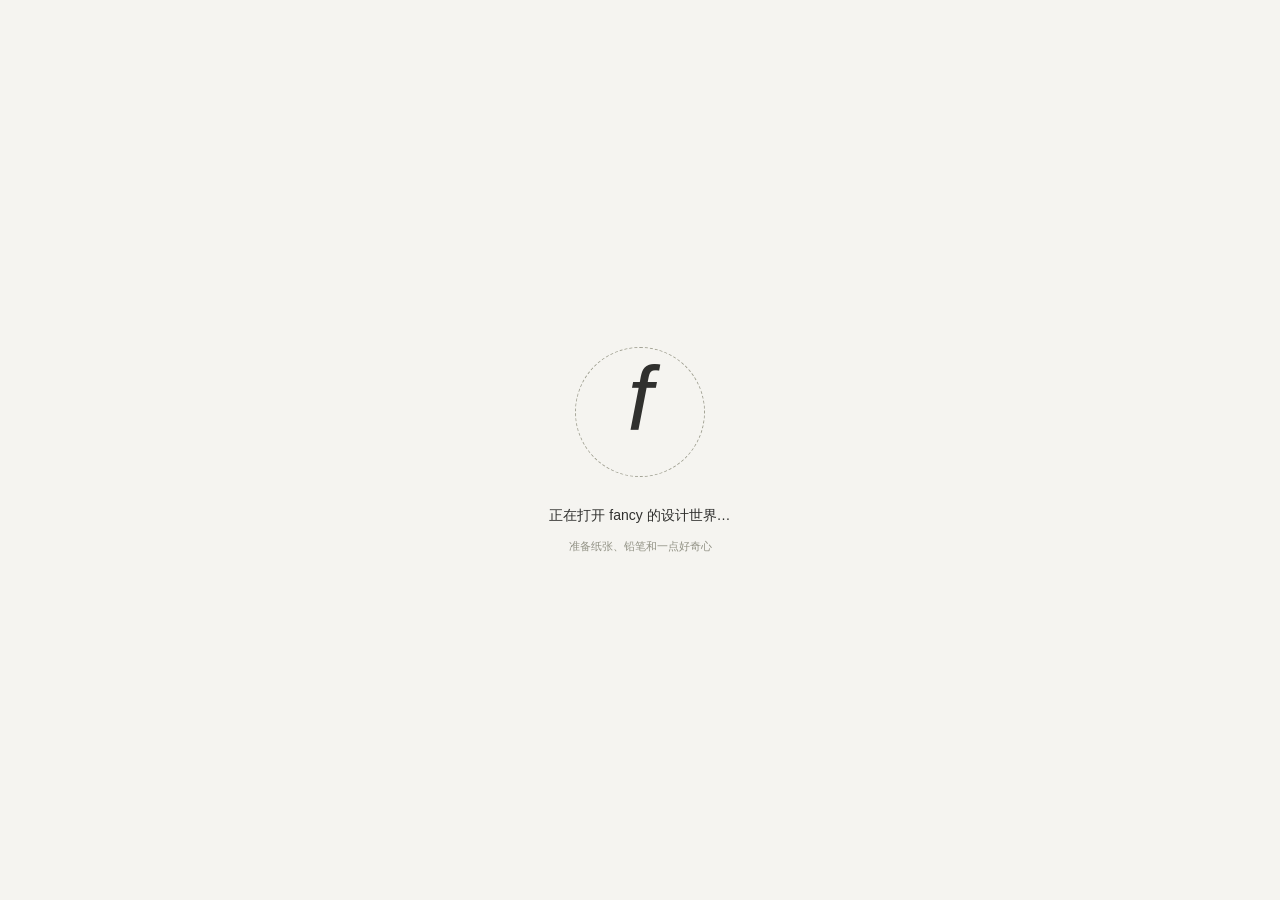
==== index.html @ f3d11d00 "Add files via upload" ====
<!doctype html><html lang="zh-CN"><head><meta charset="utf-8"><meta name="viewport" content="width=device-width,initial-scale=1"><title>fancy · 走进我的设计世界</title><meta name="description" content="fancy 的手绘空间作品集。UI、品牌、运营与插画。"><link rel="stylesheet" href="style.css?v=12"><link rel="icon" href="favicon.svg" type="image/svg+xml"><meta name="theme-color" content="#f5f4f0"><link rel="canonical" href="https://fanzhixuan088-sys.github.io/fancy-portfolio/"><meta property="og:type" content="website"><meta property="og:title" content="fancy · UI 设计师作品集"><meta property="og:description" content="走进 fancy 的手绘设计世界，探索 UI、UX、品牌与 AIGC 项目。"><meta property="og:url" content="https://fanzhixuan088-sys.github.io/fancy-portfolio/"><meta property="og:image" content="https://fanzhixuan088-sys.github.io/fancy-portfolio/assets/fancy-cloud.png"></head><body>
<main id="viewport" aria-label="fancy 交互式三维作品集" tabindex="0"></main>
<div id="loading"><span class="loading-mark">f</span><p>正在打开 fancy 的设计世界…</p><small id="load-note">准备纸张、铅笔和一点好奇心</small></div>
<header><button id="back" class="paper-button" aria-label="返回走廊" hidden>←</button><a id="brand" href="#entrance">fancy</a><div class="tools"><button class="paper-button" id="menu-button" aria-label="打开空间地图" aria-expanded="false">☰</button><button class="paper-button" id="motion" aria-label="暂停环境动效" aria-pressed="false">Ⅱ</button></div></header>
<div id="scene-title" aria-live="polite"></div>
<div id="welcome"><button id="enter" class="ribbon"><b>EXPLORER / 探索者</b><span>欢迎敲门进入 fancy 的设计世界 ↗</span></button></div>
<div id="hint" class="ribbon" hidden><b id="hint-title"></b><span id="hint-text"></span></div>
<div id="gallery-controls" hidden><button id="prev-project" class="paper-button" aria-label="向左浏览案例">←</button><span id="project-count">01 — 06</span><button id="next-project" class="paper-button" aria-label="向右浏览案例">→</button></div>
<div id="corridor-controls" hidden><button data-room="gallery">CASE STUDIES ↗</button><button data-room="about">ABOUT ↗</button><button data-room="contact">CONTACT ↗</button></div>
<div id="about-controls" hidden><button id="prev-story" class="paper-button" aria-label="上一篇介绍">↑</button><button id="next-story" class="paper-button" aria-label="下一篇介绍">↓</button></div>
<dialog id="map"><button class="close" data-close="map" aria-label="关闭地图">✕</button><p class="eyebrow">A LITTLE MAP OF MY WORLD</p><h1>想去哪里？</h1><div class="map-grid"><button data-room="corridor"><span>00</span><b>大厅</b><small>THE HALLWAY</small></button><button data-room="gallery"><span>01</span><b>Case Studies</b><small>CASE STUDIES / 06</small></button><button data-room="about"><span>02</span><b>About</b><small>ABOUT FANCY</small></button><button data-room="contact"><span>03</span><b>Contact</b><small>SAY HELLO</small></button></div><p class="map-note">滚动探索 · 点击进入 · Esc 返回</p></dialog>
<dialog id="detail"><button class="close" data-close="detail" aria-label="关闭详情">✕</button><p id="detail-kicker" class="eyebrow"></p><h1 id="detail-title"></h1><div id="detail-content"></div><div id="detail-navigation"><button id="previous-case">← 上一个案例</button><button id="next-case">下一个案例 →</button></div></dialog>
<dialog id="project-reader" aria-label="作品项目详情"><iframe id="project-frame" title="作品项目详情" src="about:blank"></iframe></dialog>
<div id="fallback" hidden><h1>fancy 的设计世界</h1><p>当前浏览器未能启动 3D 场景。请在支持 WebGL 的浏览器中重新打开，并确认浏览器已开启硬件加速。</p></div>
<script type="module" src="app.js?v=12"></script></body></html>
---- style.css ----
@font-face{font-family:FancyCute;src:local('DFPWaWaW5-GB'),local('DFPWaWaW5'),local('华康娃娃体W5(P)'),local('FZKaTong-M19S'),url('assets/fonts/ZCOOLKuaiLe-Regular.ttf') format('truetype');font-style:normal;font-weight:100 900;font-display:swap;}
@font-face{font-family:Sketch;src:local('Chalkboard SE'),local('Comic Sans MS')}*{box-sizing:border-box}html,body{margin:0;width:100%;height:100%;overflow:hidden;background:#f5f4f0;color:#30302e;font-family:Sketch,'Kaiti SC','STKaiti',Georgia,serif}button,a{-webkit-tap-highlight-color:transparent}button{font:inherit;color:inherit;cursor:pointer}button:focus-visible,a:focus-visible{outline:2px dashed #557a94;outline-offset:5px}button:disabled{opacity:.35;cursor:default}[hidden]{display:none!important}#viewport{position:fixed;inset:0;touch-action:none;outline:none}canvas{display:block;width:100%;height:100%}header{position:fixed;top:20px;left:22px;right:22px;display:flex;align-items:center;gap:16px;pointer-events:none;z-index:5}header>*{pointer-events:auto}#brand{color:#393936;text-decoration:none;font-size:27px;font-style:italic;letter-spacing:-1px;opacity:.8}.tools{display:flex;gap:12px;margin-left:auto}.paper-button{width:48px;height:52px;background:#faf9f2;border:1px solid #53534e;border-radius:2% 5% 3% 6%;font-size:24px;box-shadow:2px 3px 0 #a9a99c45;transform:rotate(-1deg)}.paper-button:hover{background:#ece8d8;transform:rotate(2deg)}.ribbon{background:#faf9f2e8;box-shadow:0 4px 25px #2b2b2520;border:1px solid #b1b0a6;clip-path:polygon(3% 0,97% 0,100% 15%,97% 30%,100% 45%,97% 60%,100% 80%,97% 100%,3% 100%,0 80%,3% 65%,0 50%,3% 35%,0 15%);padding:15px 28px;display:flex;flex-direction:column;text-align:center;gap:7px;min-width:265px}.ribbon b{font-size:13px;font-weight:400;letter-spacing:2px}.ribbon span{font-size:12px}#welcome,#hint{position:fixed;bottom:28px;left:50%;transform:translateX(-50%);z-index:4}#enter{cursor:pointer;transition:background .3s}#enter:hover{background:#e6eadb}#hint{pointer-events:none}#scene-title{position:fixed;top:28px;left:50%;transform:translateX(-50%);font-size:11px;letter-spacing:3px;color:#797974;pointer-events:none}#gallery-controls{position:fixed;bottom:34px;left:25px;right:25px;display:flex;align-items:center;justify-content:space-between;pointer-events:none}#gallery-controls button{pointer-events:auto}#project-count{position:absolute;right:70px;font-size:12px}#corridor-controls{position:fixed;bottom:120px;right:22px;display:flex;flex-direction:column;gap:7px}#corridor-controls button{border:0;border-bottom:1px dashed #99998c;background:#f7f6f0d9;padding:7px 10px;text-align:left;font-size:10px;letter-spacing:1px}#about-controls{position:fixed;right:25px;bottom:35px;display:flex;gap:8px}dialog{border:1px solid #77776b;background:#f7f6ef;color:#30302e;width:min(850px,92vw);max-height:87svh;padding:45px 50px;box-shadow:8px 10px 0 #22222215}dialog::backdrop{background:#36362d75;backdrop-filter:blur(7px)}dialog h1{font-size:38px;margin:24px 0;font-weight:400}.close{float:right;background:none;border:0;font-size:23px;padding:0 0 12px 20px}.eyebrow{font-size:10px;letter-spacing:2px;color:#7a7a70}.map-grid{display:grid;grid-template-columns:1fr 1fr;gap:20px;margin:35px 0}.map-grid button{padding:23px;background:#f0eee3;border:1px solid #aaa99a;text-align:left;transform:rotate(-1deg)}.map-grid button:nth-child(even){transform:rotate(1deg)}.map-grid span{font-size:10px;color:#939386;display:block}.map-grid b{display:block;font-size:25px;margin:15px 0;font-weight:400}.map-grid small{font-size:10px;letter-spacing:1px}.map-grid button:hover{background:#e6eadf}.map-note{font-size:12px;text-align:center;color:#77776d}.detail-cover{width:100%;height:280px;object-fit:contain;background:#edece4;border:1px solid #c6c4b7}.detail-blocks{display:grid;grid-template-columns:1fr 1fr;gap:30px;margin-top:35px}.detail-blocks article{border-top:1px solid #c2c1b3;padding-top:20px}.detail-blocks h2{font-size:20px;font-weight:400}.detail-blocks p,#detail-content>p{font-size:14px;line-height:1.9;color:#727268}#detail-navigation{display:flex;justify-content:space-between;margin-top:35px}#detail-navigation button{padding:12px;background:none;border:0;border-bottom:1px solid #aaa99c}.contact-placeholder{padding:30px 20px;background:#eeece1;border:1px dashed #aaa99b;font-size:19px;margin:25px 0}#loading{position:fixed;inset:0;background:#f5f4f0;z-index:100;display:flex;flex-direction:column;align-items:center;justify-content:center;transition:opacity .4s}.loading-mark{font-size:90px;font-style:italic;border:1px dashed #a3a395;border-radius:50%;width:130px;height:130px;text-align:center}.loading-mark+ p{margin-top:30px;font-size:14px}#loading small{font-size:11px;color:#929285}#fallback{position:fixed;inset:80px 8%;background:#f5f4f0;z-index:2;padding:40px}#fallback button{padding:20px;margin:10px;border:1px solid #aaa;background:#eeece2}@media(max-width:650px){header{top:13px;left:13px;right:13px}#brand{font-size:24px}.tools{gap:7px}.paper-button{width:40px;height:44px;font-size:21px}#scene-title{top:78px;font-size:9px;white-space:nowrap}.ribbon{min-width:220px;max-width:80vw;padding:13px 20px}.ribbon span{font-size:10px}.ribbon b{font-size:11px}#hint,#welcome{bottom:22px}#gallery-controls{bottom:23px;left:12px;right:12px}#project-count{display:none}#corridor-controls{right:12px;bottom:115px}#corridor-controls button{font-size:8px}dialog{padding:28px 24px}dialog h1{font-size:29px}.map-grid{gap:12px}.map-grid button{padding:17px}.map-grid b{font-size:21px}.detail-blocks{grid-template-columns:1fr}.detail-cover{height:210px}#about-controls{right:13px;bottom:105px}}
.experience-job{border-top:1px solid #cfccbc;padding-top:24px;margin-top:30px}.experience-job h2{font-family:Sketch,'Kaiti SC',serif;font-size:21px;font-weight:500;line-height:1.5;margin:0 0 10px}.experience-job .job-meta{font-size:13px;color:#8a8068;line-height:1.8}.experience-job ul{padding-left:20px;font-family:'Kaiti SC','STKaiti',sans-serif}.experience-job li{font-size:14px;line-height:1.95;margin-bottom:12px;color:#5d6156}#detail-content>p{font-family:'Kaiti SC','STKaiti',sans-serif;font-size:16px;line-height:2.05}#detail{scrollbar-color:#bdb7a5 #f7f6ef}#detail .close{position:sticky;top:0;background:#f7f6ef;z-index:3}.tools .paper-button{transition:background .2s,transform .2s}

:root{--display-font:FancyCute,'DFPWaWaW5-GB','Chalkboard SE','Comic Sans MS',sans-serif;--body-font:-apple-system,BlinkMacSystemFont,'PingFang SC','Microsoft YaHei',Arial,sans-serif}html,body,button,a,dialog h1,.experience-job h2{font-family:var(--display-font);font-synthesis:none}#brand{font-family:var(--display-font);font-style:normal;letter-spacing:0}#detail-content>p,.detail-blocks p,.experience-job ul,.experience-job li,.experience-job .job-meta,.contact-placeholder,#fallback p{font-family:var(--body-font);font-style:normal;font-size:14px;line-height:1.95}.paper-button{transform:none}.paper-button:hover{transform:translateY(-1px)}.map-grid button,.map-grid button:nth-child(even){transform:none}#scene-title{letter-spacing:2px}.ribbon span{font-family:var(--display-font)}

#project-reader{position:fixed;inset:0;margin:0;width:100vw;height:100dvh;max-width:none;max-height:none;padding:0;border:0;overflow:hidden;box-shadow:none;background:#111925}#project-reader::backdrop{background:#111925}#project-frame{display:block;width:100%;height:100%;border:0}

.contact-card{display:grid;grid-template-columns:minmax(0,1fr) auto;align-items:center;gap:30px;padding:28px;background:#eeece1;border:1px dashed #aaa99b;margin:25px 0}.contact-information small{font-family:var(--body-font);font-size:12px;color:#7b806f}.contact-value{font-family:var(--body-font);font-size:clamp(18px,3vw,25px);line-height:1.6;overflow-wrap:anywhere;user-select:text;margin:10px 0 22px;color:#343b2d}.contact-actions{display:flex;gap:10px;flex-wrap:wrap}.contact-actions button,.contact-actions a,.wechat-qr>a{font-family:var(--body-font);font-size:12px;padding:10px 15px;background:#f8f6ee;border:1px solid #a7ad98;border-radius:4px;text-decoration:none;color:#414b34}.contact-actions a:hover,.contact-actions button:hover{background:#e1e7d3}.contact-status{font-family:var(--body-font);font-size:12px;line-height:1.7;color:#64744e;min-height:20px}.wechat-qr{width:230px;max-width:100%;text-align:center}.wechat-qr>a:first-child{display:block;padding:0;border:0;background:white}.wechat-qr img{display:block;width:100%;height:auto;image-rendering:auto}.wechat-qr>a:last-child{display:inline-block;margin-top:12px}.contact-note{font-family:var(--body-font);font-size:13px;color:#7b806f;line-height:1.8}@media(max-width:650px){.contact-card{grid-template-columns:1fr;padding:20px;gap:18px}.wechat-qr{margin:auto;width:230px}.contact-value{font-size:20px}}
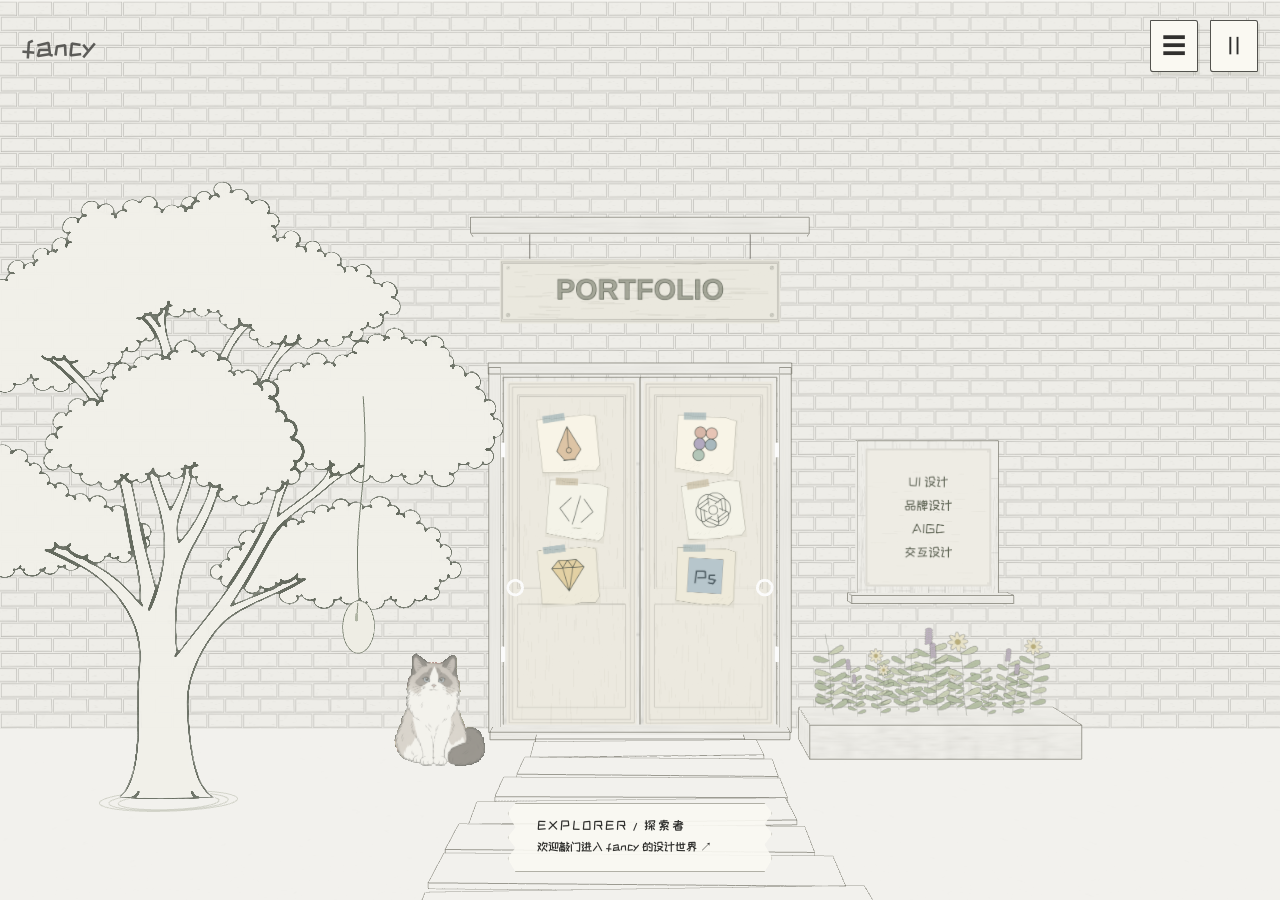
==== commit 97700dc0: "Add files via upload" ====
--- a/index.html
+++ b/index.html
@@ -1,6 +1,6 @@
-<!doctype html><html lang="zh-CN"><head><meta charset="utf-8"><meta name="viewport" content="width=device-width,initial-scale=1"><title>fancy · 走进我的设计世界</title><meta name="description" content="fancy 的手绘空间作品集。UI、品牌、运营与插画。"><link rel="stylesheet" href="style.css?v=12"><link rel="icon" href="favicon.svg" type="image/svg+xml"><meta name="theme-color" content="#f5f4f0"><link rel="canonical" href="https://fanzhixuan088-sys.github.io/fancy-portfolio/"><meta property="og:type" content="website"><meta property="og:title" content="fancy · UI 设计师作品集"><meta property="og:description" content="走进 fancy 的手绘设计世界，探索 UI、UX、品牌与 AIGC 项目。"><meta property="og:url" content="https://fanzhixuan088-sys.github.io/fancy-portfolio/"><meta property="og:image" content="https://fanzhixuan088-sys.github.io/fancy-portfolio/assets/fancy-cloud.png"></head><body>
+<!doctype html><html lang="zh-CN"><head><meta charset="utf-8"><meta name="viewport" content="width=device-width,initial-scale=1"><title>fancy · 走进我的设计世界</title><meta name="description" content="fancy 的手绘空间作品集。UI、品牌、运营与插画。"><link rel="stylesheet" href="style.css?v=12"><link rel="icon" href="favicon.svg" type="image/svg+xml"><meta name="theme-color" content="#f5f4f0"><link rel="canonical" href="https://fanzhixuan088-sys.github.io/fancy-portfolio/"><meta property="og:type" content="website"><meta property="og:title" content="fancy · UI 设计师作品集"><meta property="og:description" content="走进 fancy 的手绘设计世界，探索 UI、UX、品牌与 AIGC 项目。"><meta property="og:url" content="https://fanzhixuan088-sys.github.io/fancy-portfolio/"><meta property="og:image" content="https://fanzhixuan088-sys.github.io/fancy-portfolio/assets/fancy-cloud.png"><style>#loading{position:fixed;inset:0;z-index:9999;background:#f5f4f0;display:flex;align-items:center;justify-content:center;flex-direction:column;text-align:center;font:16px system-ui;color:#55594e}#loading[hidden]{display:none!important}.loading-mark{display:inline-block;font:italic 72px Georgia;animation:pencilFloat 1.8s ease-in-out infinite}.loading-track{width:180px;height:5px;margin:20px;border:1px solid #777b6b;border-radius:50%;overflow:hidden}.loading-track:after{content:'';display:block;width:45%;height:100%;background:#8a9573;animation:pencilSweep 1.5s ease-in-out infinite}#load-note{font:13px system-ui;max-width:85vw;line-height:1.8}@keyframes pencilFloat{50%{transform:translateY(-10px) rotate(8deg)}}@keyframes pencilSweep{from{transform:translateX(-110%)}to{transform:translateX(330%)}}@media(prefers-reduced-motion:reduce){.loading-mark,.loading-track:after{animation:none}}</style></head><body>
 <main id="viewport" aria-label="fancy 交互式三维作品集" tabindex="0"></main>
-<div id="loading"><span class="loading-mark">f</span><p>正在打开 fancy 的设计世界…</p><small id="load-note">准备纸张、铅笔和一点好奇心</small></div>
+<div id="loading" role="status" aria-live="polite"><span class="loading-mark">f</span><div class="loading-track" aria-hidden="true"></div><p>正在打开 fancy 的设计世界…</p><small id="load-note">准备纸张、铅笔和一点好奇心</small></div>
 <header><button id="back" class="paper-button" aria-label="返回走廊" hidden>←</button><a id="brand" href="#entrance">fancy</a><div class="tools"><button class="paper-button" id="menu-button" aria-label="打开空间地图" aria-expanded="false">☰</button><button class="paper-button" id="motion" aria-label="暂停环境动效" aria-pressed="false">Ⅱ</button></div></header>
 <div id="scene-title" aria-live="polite"></div>
 <div id="welcome"><button id="enter" class="ribbon"><b>EXPLORER / 探索者</b><span>欢迎敲门进入 fancy 的设计世界 ↗</span></button></div>
@@ -12,4 +12,4 @@
 <dialog id="detail"><button class="close" data-close="detail" aria-label="关闭详情">✕</button><p id="detail-kicker" class="eyebrow"></p><h1 id="detail-title"></h1><div id="detail-content"></div><div id="detail-navigation"><button id="previous-case">← 上一个案例</button><button id="next-case">下一个案例 →</button></div></dialog>
 <dialog id="project-reader" aria-label="作品项目详情"><iframe id="project-frame" title="作品项目详情" src="about:blank"></iframe></dialog>
 <div id="fallback" hidden><h1>fancy 的设计世界</h1><p>当前浏览器未能启动 3D 场景。请在支持 WebGL 的浏览器中重新打开，并确认浏览器已开启硬件加速。</p></div>
-<script type="module" src="app.js?v=12"></script></body></html>
+<script>setTimeout(()=>{const n=document.getElementById('load-note');if(!document.getElementById('loading').hidden)n.textContent='首次打开需要下载空间素材，请稍候…';},12000);window.addEventListener('error',e=>{if(e.target.tagName==='SCRIPT')document.getElementById('load-note').textContent='脚本加载失败，请刷新页面重试';},true);</script><script type="module" src="app.js?v=14"></script></body></html>
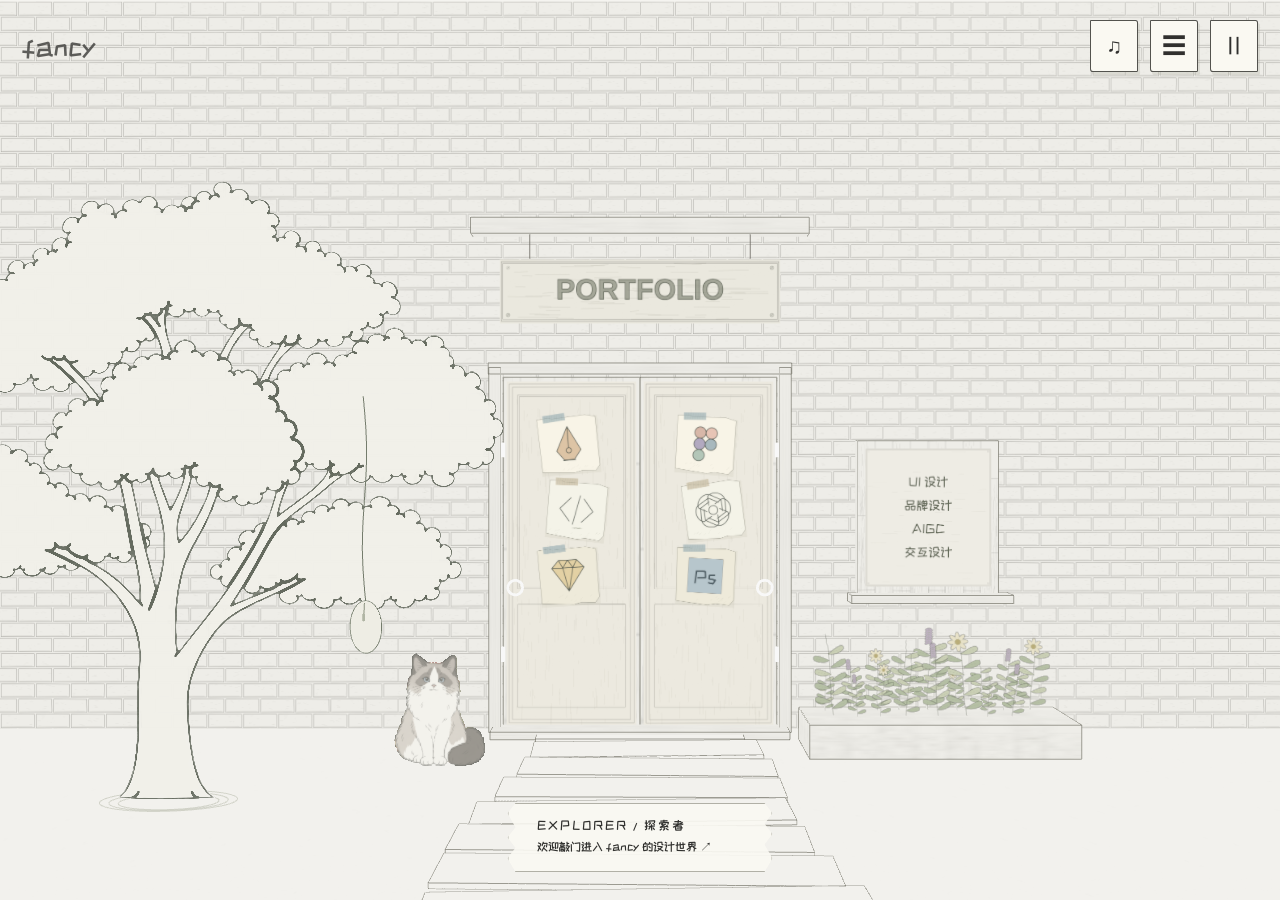
==== commit bd47fce3: "Add files via upload" ====
--- a/index.html
+++ b/index.html
@@ -1,6 +1,6 @@
-<!doctype html><html lang="zh-CN"><head><meta charset="utf-8"><meta name="viewport" content="width=device-width,initial-scale=1"><title>fancy · 走进我的设计世界</title><meta name="description" content="fancy 的手绘空间作品集。UI、品牌、运营与插画。"><link rel="stylesheet" href="style.css?v=12"><link rel="icon" href="favicon.svg" type="image/svg+xml"><meta name="theme-color" content="#f5f4f0"><link rel="canonical" href="https://fanzhixuan088-sys.github.io/fancy-portfolio/"><meta property="og:type" content="website"><meta property="og:title" content="fancy · UI 设计师作品集"><meta property="og:description" content="走进 fancy 的手绘设计世界，探索 UI、UX、品牌与 AIGC 项目。"><meta property="og:url" content="https://fanzhixuan088-sys.github.io/fancy-portfolio/"><meta property="og:image" content="https://fanzhixuan088-sys.github.io/fancy-portfolio/assets/fancy-cloud.png"><style>#loading{position:fixed;inset:0;z-index:9999;background:#f5f4f0;display:flex;align-items:center;justify-content:center;flex-direction:column;text-align:center;font:16px system-ui;color:#55594e}#loading[hidden]{display:none!important}.loading-mark{display:inline-block;font:italic 72px Georgia;animation:pencilFloat 1.8s ease-in-out infinite}.loading-track{width:180px;height:5px;margin:20px;border:1px solid #777b6b;border-radius:50%;overflow:hidden}.loading-track:after{content:'';display:block;width:45%;height:100%;background:#8a9573;animation:pencilSweep 1.5s ease-in-out infinite}#load-note{font:13px system-ui;max-width:85vw;line-height:1.8}@keyframes pencilFloat{50%{transform:translateY(-10px) rotate(8deg)}}@keyframes pencilSweep{from{transform:translateX(-110%)}to{transform:translateX(330%)}}@media(prefers-reduced-motion:reduce){.loading-mark,.loading-track:after{animation:none}}</style></head><body>
+<!doctype html><html lang="zh-CN"><head><meta charset="utf-8"><meta name="viewport" content="width=device-width,initial-scale=1"><title>fancy · 走进我的设计世界</title><meta name="description" content="fancy 的手绘空间作品集。UI、品牌、运营与插画。"><link rel="stylesheet" href="style.css?v=12"><link rel="icon" href="favicon.svg" type="image/svg+xml"><meta name="theme-color" content="#f5f4f0"><link rel="canonical" href="https://fanzhixuan088-sys.github.io/fancy-portfolio/"><meta property="og:type" content="website"><meta property="og:title" content="fancy · UI 设计师作品集"><meta property="og:description" content="走进 fancy 的手绘设计世界，探索 UI、UX、品牌与 AIGC 项目。"><meta property="og:url" content="https://fanzhixuan088-sys.github.io/fancy-portfolio/"><meta property="og:image" content="https://fanzhixuan088-sys.github.io/fancy-portfolio/assets/fancy-cloud.png"><style>#loading{position:fixed;inset:0;z-index:9999;background:#f5f4f0;display:flex;align-items:center;justify-content:center;flex-direction:column;text-align:center;font:16px system-ui;color:#55594e}#loading[hidden]{display:none!important}.loading-mark{display:inline-block;font:italic 72px Georgia;animation:pencilFloat 1.8s ease-in-out infinite}.loading-track{width:180px;height:5px;margin:20px;border:1px solid #777b6b;border-radius:50%;overflow:hidden}.loading-track:after{content:'';display:block;width:45%;height:100%;background:#8a9573;animation:pencilSweep 1.5s ease-in-out infinite}#load-note{font:13px system-ui;max-width:85vw;line-height:1.8}@keyframes pencilFloat{50%{transform:translateY(-10px) rotate(8deg)}}@keyframes pencilSweep{from{transform:translateX(-110%)}to{transform:translateX(330%)}}@media(prefers-reduced-motion:reduce){.loading-mark,.loading-track:after{animation:none}}.loading-sketch{margin-bottom:16px;animation:pencilFloat 4s ease-in-out infinite}.draw-door{stroke-dasharray:640;stroke-dashoffset:640;animation:drawDoor 3s ease-in-out infinite}.draw-spark{animation:spark 2s ease-in-out infinite}.loading-label{font:11px system-ui;letter-spacing:4px;color:#858b78}#loading p{font:18px system-ui;margin:12px 0}#loading .loading-track{height:3px;border:0;background:#dcded2;border-radius:3px;margin:22px}#loading small{color:#7e8373}@keyframes drawDoor{0%{stroke-dashoffset:640}60%,100%{stroke-dashoffset:0}}@keyframes spark{50%{opacity:.2}}@media(prefers-reduced-motion:reduce){.loading-sketch,.draw-door,.draw-spark{animation:none}.draw-door{stroke-dashoffset:0}}</style></head><body>
 <main id="viewport" aria-label="fancy 交互式三维作品集" tabindex="0"></main>
-<div id="loading" role="status" aria-live="polite"><span class="loading-mark">f</span><div class="loading-track" aria-hidden="true"></div><p>正在打开 fancy 的设计世界…</p><small id="load-note">准备纸张、铅笔和一点好奇心</small></div>
+<div id="loading" role="status" aria-live="polite"><svg class="loading-sketch" width="180" height="152" viewBox="0 0 180 152" aria-hidden="true"><g fill="none" stroke="#686d5d" stroke-width="1.8" stroke-linecap="round" stroke-linejoin="round"><path class="draw-door" d="M38 136V34L90 12l52 22v102M50 136V45h80v91M90 46v89M77 92h2m22 0h2M29 137h122M62 56h15v20H62zm41 0h15v20h-15z"/><path class="draw-spark" d="M16 46v12m-6-6h12m137 22v12m-6-6h12M143 14l5 5m0-5-5 5"/></g></svg><span class="loading-label">FANCY’S LITTLE WORLD</span><div class="loading-track" aria-hidden="true"></div><p>正在打开 fancy 的设计世界…</p><small id="load-note">准备纸张、铅笔和一点好奇心</small></div>
 <header><button id="back" class="paper-button" aria-label="返回走廊" hidden>←</button><a id="brand" href="#entrance">fancy</a><div class="tools"><button class="paper-button" id="menu-button" aria-label="打开空间地图" aria-expanded="false">☰</button><button class="paper-button" id="motion" aria-label="暂停环境动效" aria-pressed="false">Ⅱ</button></div></header>
 <div id="scene-title" aria-live="polite"></div>
 <div id="welcome"><button id="enter" class="ribbon"><b>EXPLORER / 探索者</b><span>欢迎敲门进入 fancy 的设计世界 ↗</span></button></div>
@@ -12,4 +12,4 @@
 <dialog id="detail"><button class="close" data-close="detail" aria-label="关闭详情">✕</button><p id="detail-kicker" class="eyebrow"></p><h1 id="detail-title"></h1><div id="detail-content"></div><div id="detail-navigation"><button id="previous-case">← 上一个案例</button><button id="next-case">下一个案例 →</button></div></dialog>
 <dialog id="project-reader" aria-label="作品项目详情"><iframe id="project-frame" title="作品项目详情" src="about:blank"></iframe></dialog>
 <div id="fallback" hidden><h1>fancy 的设计世界</h1><p>当前浏览器未能启动 3D 场景。请在支持 WebGL 的浏览器中重新打开，并确认浏览器已开启硬件加速。</p></div>
-<script>setTimeout(()=>{const n=document.getElementById('load-note');if(!document.getElementById('loading').hidden)n.textContent='首次打开需要下载空间素材，请稍候…';},12000);window.addEventListener('error',e=>{if(e.target.tagName==='SCRIPT')document.getElementById('load-note').textContent='脚本加载失败，请刷新页面重试';},true);</script><script type="module" src="app.js?v=14"></script></body></html>
+<script>setTimeout(()=>{const n=document.getElementById('load-note');if(!document.getElementById('loading').hidden)n.textContent='首次打开需要下载空间素材，请稍候…';},12000);window.addEventListener('error',e=>{if(e.target.tagName==='SCRIPT')document.getElementById('load-note').textContent='脚本加载失败，请刷新页面重试';},true);</script><script type="module" src="app.js?v=15"></script><script type="module" src="sound.js?v=15"></script></body></html>
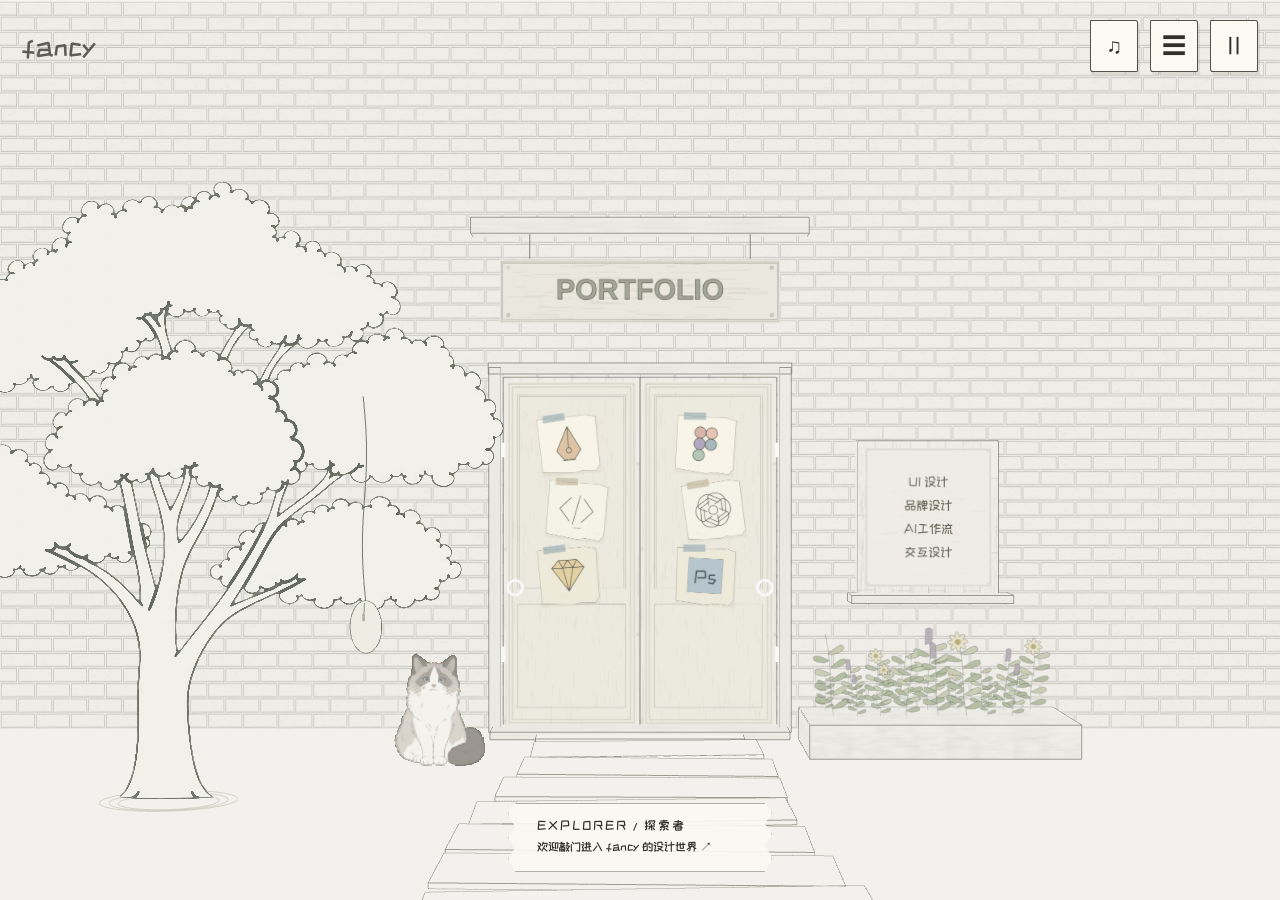
==== commit 56e27d80: "Add files via upload" ====
--- a/index.html
+++ b/index.html
@@ -1,4 +1,4 @@
-<!doctype html><html lang="zh-CN"><head><meta charset="utf-8"><meta name="viewport" content="width=device-width,initial-scale=1"><title>fancy · 走进我的设计世界</title><meta name="description" content="fancy 的手绘空间作品集。UI、品牌、运营与插画。"><link rel="stylesheet" href="style.css?v=12"><link rel="icon" href="favicon.svg" type="image/svg+xml"><meta name="theme-color" content="#f5f4f0"><link rel="canonical" href="https://fanzhixuan088-sys.github.io/fancy-portfolio/"><meta property="og:type" content="website"><meta property="og:title" content="fancy · UI 设计师作品集"><meta property="og:description" content="走进 fancy 的手绘设计世界，探索 UI、UX、品牌与 AIGC 项目。"><meta property="og:url" content="https://fanzhixuan088-sys.github.io/fancy-portfolio/"><meta property="og:image" content="https://fanzhixuan088-sys.github.io/fancy-portfolio/assets/fancy-cloud.png"><style>#loading{position:fixed;inset:0;z-index:9999;background:#f5f4f0;display:flex;align-items:center;justify-content:center;flex-direction:column;text-align:center;font:16px system-ui;color:#55594e}#loading[hidden]{display:none!important}.loading-mark{display:inline-block;font:italic 72px Georgia;animation:pencilFloat 1.8s ease-in-out infinite}.loading-track{width:180px;height:5px;margin:20px;border:1px solid #777b6b;border-radius:50%;overflow:hidden}.loading-track:after{content:'';display:block;width:45%;height:100%;background:#8a9573;animation:pencilSweep 1.5s ease-in-out infinite}#load-note{font:13px system-ui;max-width:85vw;line-height:1.8}@keyframes pencilFloat{50%{transform:translateY(-10px) rotate(8deg)}}@keyframes pencilSweep{from{transform:translateX(-110%)}to{transform:translateX(330%)}}@media(prefers-reduced-motion:reduce){.loading-mark,.loading-track:after{animation:none}}.loading-sketch{margin-bottom:16px;animation:pencilFloat 4s ease-in-out infinite}.draw-door{stroke-dasharray:640;stroke-dashoffset:640;animation:drawDoor 3s ease-in-out infinite}.draw-spark{animation:spark 2s ease-in-out infinite}.loading-label{font:11px system-ui;letter-spacing:4px;color:#858b78}#loading p{font:18px system-ui;margin:12px 0}#loading .loading-track{height:3px;border:0;background:#dcded2;border-radius:3px;margin:22px}#loading small{color:#7e8373}@keyframes drawDoor{0%{stroke-dashoffset:640}60%,100%{stroke-dashoffset:0}}@keyframes spark{50%{opacity:.2}}@media(prefers-reduced-motion:reduce){.loading-sketch,.draw-door,.draw-spark{animation:none}.draw-door{stroke-dashoffset:0}}</style></head><body>
+<!doctype html><html lang="zh-CN"><head><meta charset="utf-8"><meta name="viewport" content="width=device-width,initial-scale=1"><title>fancy · 走进我的设计世界</title><meta name="description" content="fancy 的手绘空间作品集。UI、品牌、运营与插画。"><link rel="stylesheet" href="style.css?v=16"><link rel="icon" href="favicon.svg" type="image/svg+xml"><meta name="theme-color" content="#f5f4f0"><link rel="canonical" href="https://fanzhixuan088-sys.github.io/fancy-portfolio/"><meta property="og:type" content="website"><meta property="og:title" content="fancy · UI 设计师作品集"><meta property="og:description" content="走进 fancy 的手绘设计世界，探索 UI、UX、品牌与 AIGC 项目。"><meta property="og:url" content="https://fanzhixuan088-sys.github.io/fancy-portfolio/"><meta property="og:image" content="https://fanzhixuan088-sys.github.io/fancy-portfolio/assets/fancy-cloud.png"><style>#loading{position:fixed;inset:0;z-index:9999;background:#f5f4f0;display:flex;align-items:center;justify-content:center;flex-direction:column;text-align:center;font:16px system-ui;color:#55594e}#loading[hidden]{display:none!important}.loading-mark{display:inline-block;font:italic 72px Georgia;animation:pencilFloat 1.8s ease-in-out infinite}.loading-track{width:180px;height:5px;margin:20px;border:1px solid #777b6b;border-radius:50%;overflow:hidden}.loading-track:after{content:'';display:block;width:45%;height:100%;background:#8a9573;animation:pencilSweep 1.5s ease-in-out infinite}#load-note{font:13px system-ui;max-width:85vw;line-height:1.8}@keyframes pencilFloat{50%{transform:translateY(-10px) rotate(8deg)}}@keyframes pencilSweep{from{transform:translateX(-110%)}to{transform:translateX(330%)}}@media(prefers-reduced-motion:reduce){.loading-mark,.loading-track:after{animation:none}}.loading-sketch{margin-bottom:16px;animation:pencilFloat 4s ease-in-out infinite}.draw-door{stroke-dasharray:640;stroke-dashoffset:640;animation:drawDoor 3s ease-in-out infinite}.draw-spark{animation:spark 2s ease-in-out infinite}.loading-label{font:11px system-ui;letter-spacing:4px;color:#858b78}#loading p{font:18px system-ui;margin:12px 0}#loading .loading-track{height:3px;border:0;background:#dcded2;border-radius:3px;margin:22px}#loading small{color:#7e8373}@keyframes drawDoor{0%{stroke-dashoffset:640}60%,100%{stroke-dashoffset:0}}@keyframes spark{50%{opacity:.2}}@media(prefers-reduced-motion:reduce){.loading-sketch,.draw-door,.draw-spark{animation:none}.draw-door{stroke-dashoffset:0}}</style></head><body>
 <main id="viewport" aria-label="fancy 交互式三维作品集" tabindex="0"></main>
 <div id="loading" role="status" aria-live="polite"><svg class="loading-sketch" width="180" height="152" viewBox="0 0 180 152" aria-hidden="true"><g fill="none" stroke="#686d5d" stroke-width="1.8" stroke-linecap="round" stroke-linejoin="round"><path class="draw-door" d="M38 136V34L90 12l52 22v102M50 136V45h80v91M90 46v89M77 92h2m22 0h2M29 137h122M62 56h15v20H62zm41 0h15v20h-15z"/><path class="draw-spark" d="M16 46v12m-6-6h12m137 22v12m-6-6h12M143 14l5 5m0-5-5 5"/></g></svg><span class="loading-label">FANCY’S LITTLE WORLD</span><div class="loading-track" aria-hidden="true"></div><p>正在打开 fancy 的设计世界…</p><small id="load-note">准备纸张、铅笔和一点好奇心</small></div>
 <header><button id="back" class="paper-button" aria-label="返回走廊" hidden>←</button><a id="brand" href="#entrance">fancy</a><div class="tools"><button class="paper-button" id="menu-button" aria-label="打开空间地图" aria-expanded="false">☰</button><button class="paper-button" id="motion" aria-label="暂停环境动效" aria-pressed="false">Ⅱ</button></div></header>
@@ -12,4 +12,4 @@
 <dialog id="detail"><button class="close" data-close="detail" aria-label="关闭详情">✕</button><p id="detail-kicker" class="eyebrow"></p><h1 id="detail-title"></h1><div id="detail-content"></div><div id="detail-navigation"><button id="previous-case">← 上一个案例</button><button id="next-case">下一个案例 →</button></div></dialog>
 <dialog id="project-reader" aria-label="作品项目详情"><iframe id="project-frame" title="作品项目详情" src="about:blank"></iframe></dialog>
 <div id="fallback" hidden><h1>fancy 的设计世界</h1><p>当前浏览器未能启动 3D 场景。请在支持 WebGL 的浏览器中重新打开，并确认浏览器已开启硬件加速。</p></div>
-<script>setTimeout(()=>{const n=document.getElementById('load-note');if(!document.getElementById('loading').hidden)n.textContent='首次打开需要下载空间素材，请稍候…';},12000);window.addEventListener('error',e=>{if(e.target.tagName==='SCRIPT')document.getElementById('load-note').textContent='脚本加载失败，请刷新页面重试';},true);</script><script type="module" src="app.js?v=15"></script><script type="module" src="sound.js?v=15"></script></body></html>
+<script>setTimeout(()=>{const n=document.getElementById('load-note');if(!document.getElementById('loading').hidden)n.textContent='首次打开需要下载空间素材，请稍候…';},12000);window.addEventListener('error',e=>{if(e.target.tagName==='SCRIPT')document.getElementById('load-note').textContent='脚本加载失败，请刷新页面重试';},true);</script><script type="module" src="app.js?v=16"></script><script type="module" src="sound.js?v=15"></script></body></html>
--- a/style.css
+++ b/style.css
@@ -7,3 +7,6 @@
 #project-reader{position:fixed;inset:0;margin:0;width:100vw;height:100dvh;max-width:none;max-height:none;padding:0;border:0;overflow:hidden;box-shadow:none;background:#111925}#project-reader::backdrop{background:#111925}#project-frame{display:block;width:100%;height:100%;border:0}
 
 .contact-card{display:grid;grid-template-columns:minmax(0,1fr) auto;align-items:center;gap:30px;padding:28px;background:#eeece1;border:1px dashed #aaa99b;margin:25px 0}.contact-information small{font-family:var(--body-font);font-size:12px;color:#7b806f}.contact-value{font-family:var(--body-font);font-size:clamp(18px,3vw,25px);line-height:1.6;overflow-wrap:anywhere;user-select:text;margin:10px 0 22px;color:#343b2d}.contact-actions{display:flex;gap:10px;flex-wrap:wrap}.contact-actions button,.contact-actions a,.wechat-qr>a{font-family:var(--body-font);font-size:12px;padding:10px 15px;background:#f8f6ee;border:1px solid #a7ad98;border-radius:4px;text-decoration:none;color:#414b34}.contact-actions a:hover,.contact-actions button:hover{background:#e1e7d3}.contact-status{font-family:var(--body-font);font-size:12px;line-height:1.7;color:#64744e;min-height:20px}.wechat-qr{width:230px;max-width:100%;text-align:center}.wechat-qr>a:first-child{display:block;padding:0;border:0;background:white}.wechat-qr img{display:block;width:100%;height:auto;image-rendering:auto}.wechat-qr>a:last-child{display:inline-block;margin-top:12px}.contact-note{font-family:var(--body-font);font-size:13px;color:#7b806f;line-height:1.8}@media(max-width:650px){.contact-card{grid-template-columns:1fr;padding:20px;gap:18px}.wechat-qr{margin:auto;width:230px}.contact-value{font-size:20px}}
+
+/* Quiet solid keyboard focus; no dashed box on dialog close. */
+dialog .close:focus{outline:none;box-shadow:none}dialog .close:focus-visible{outline:2px solid #8c957d;outline-offset:3px;border-radius:50%}#detail-content p{overflow-wrap:anywhere}#detail-content h2{font-family:system-ui,sans-serif}
